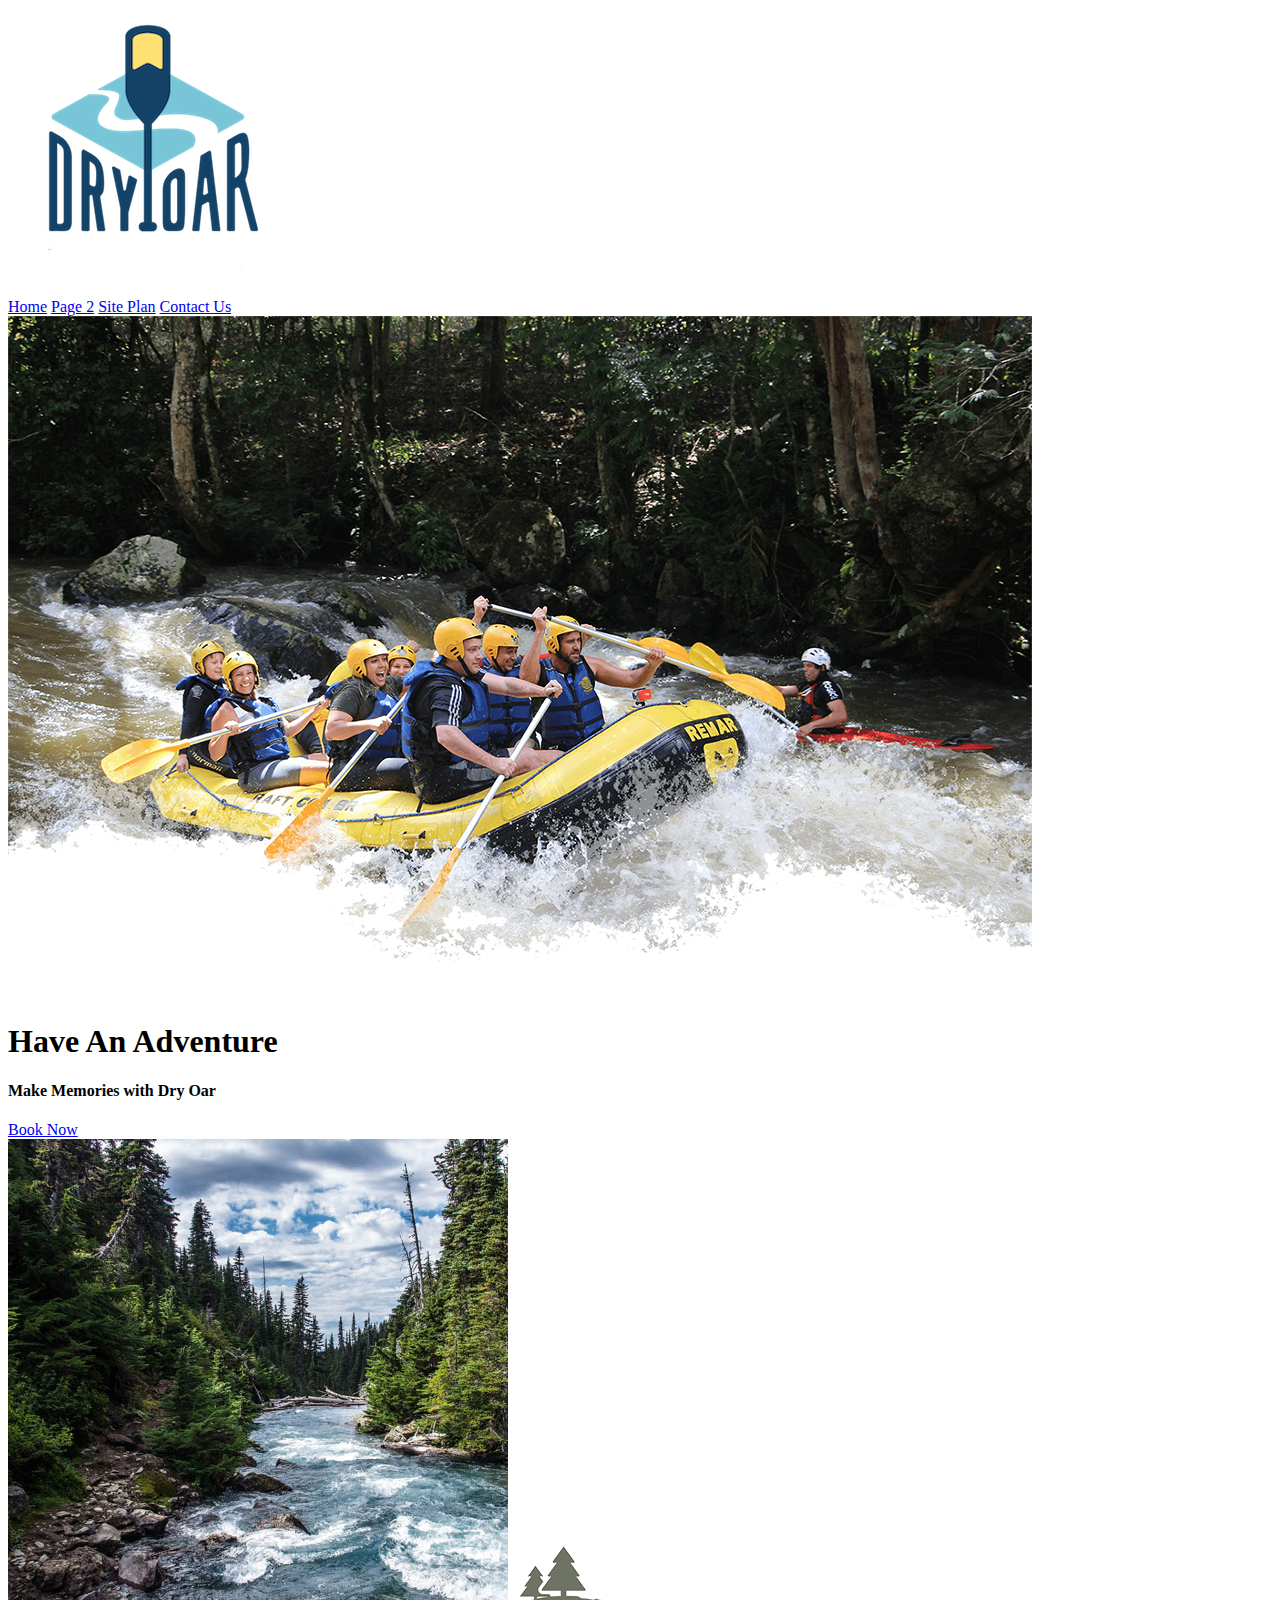
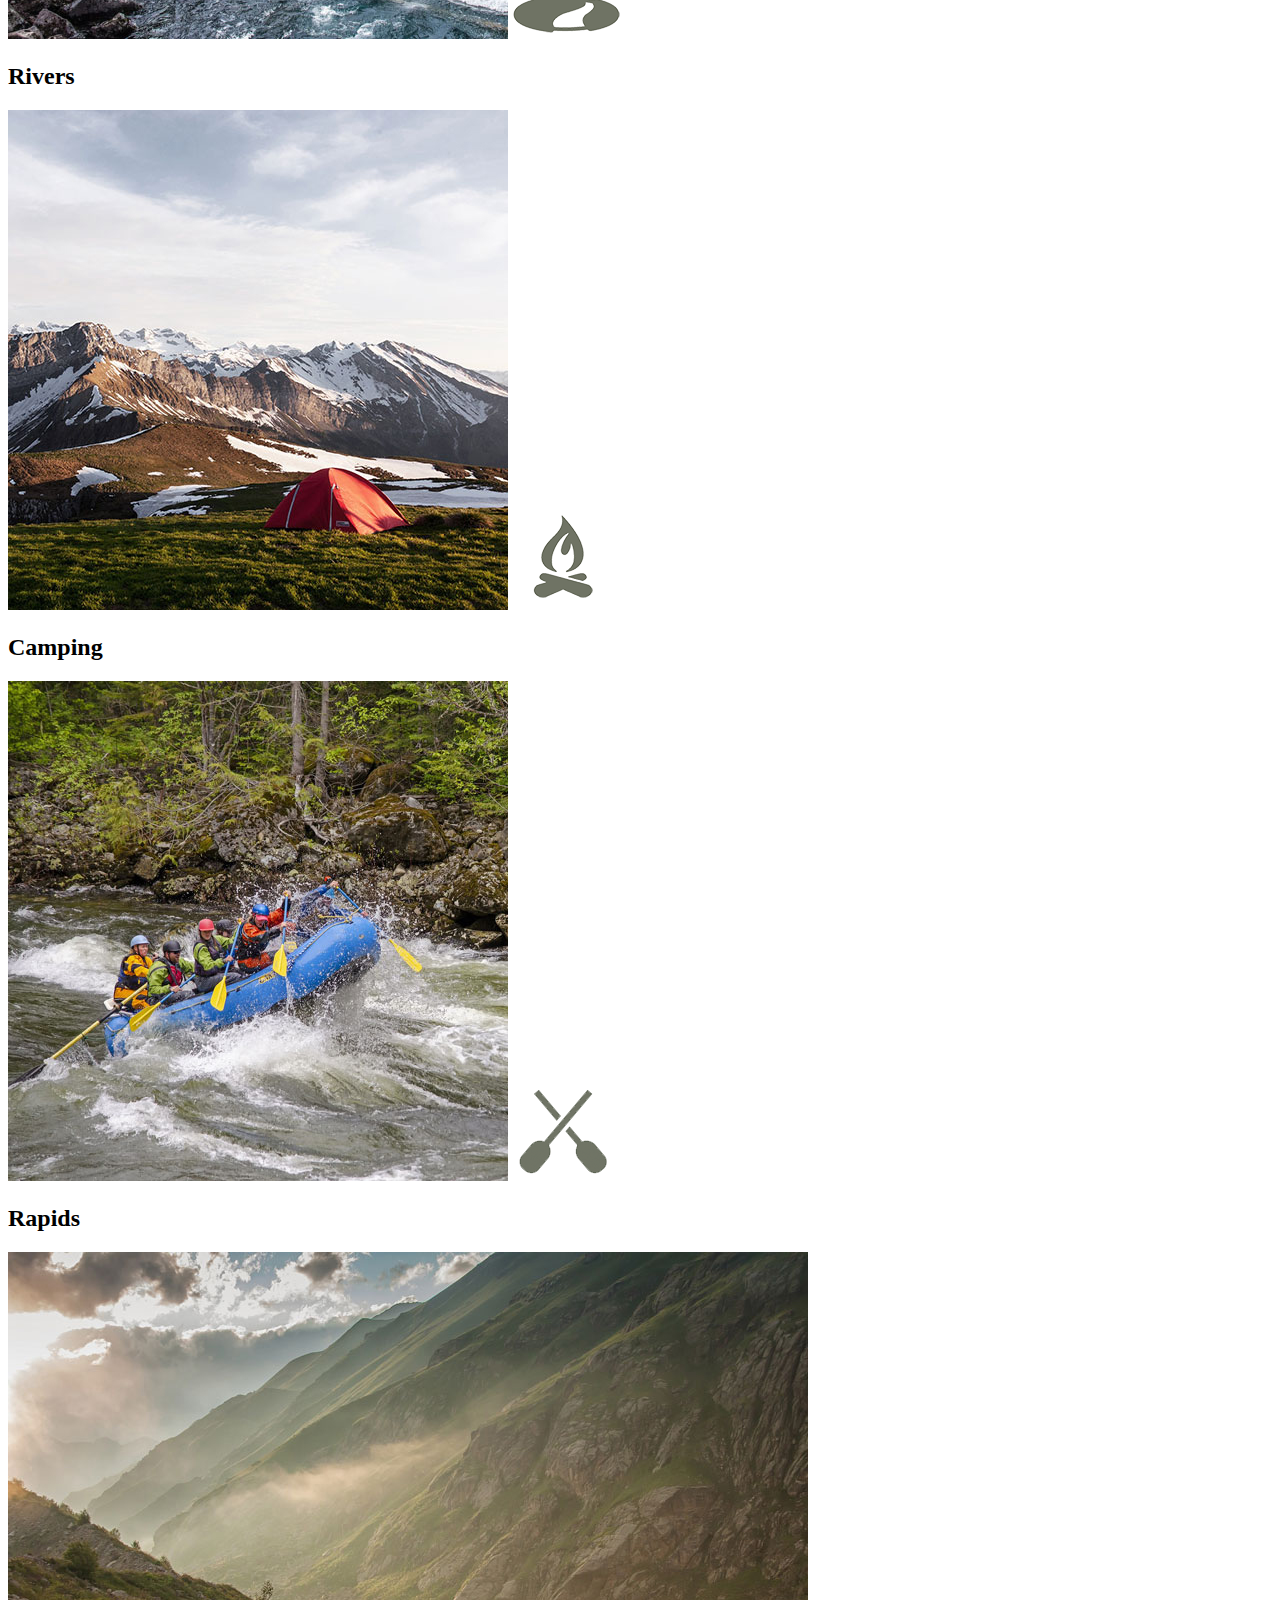
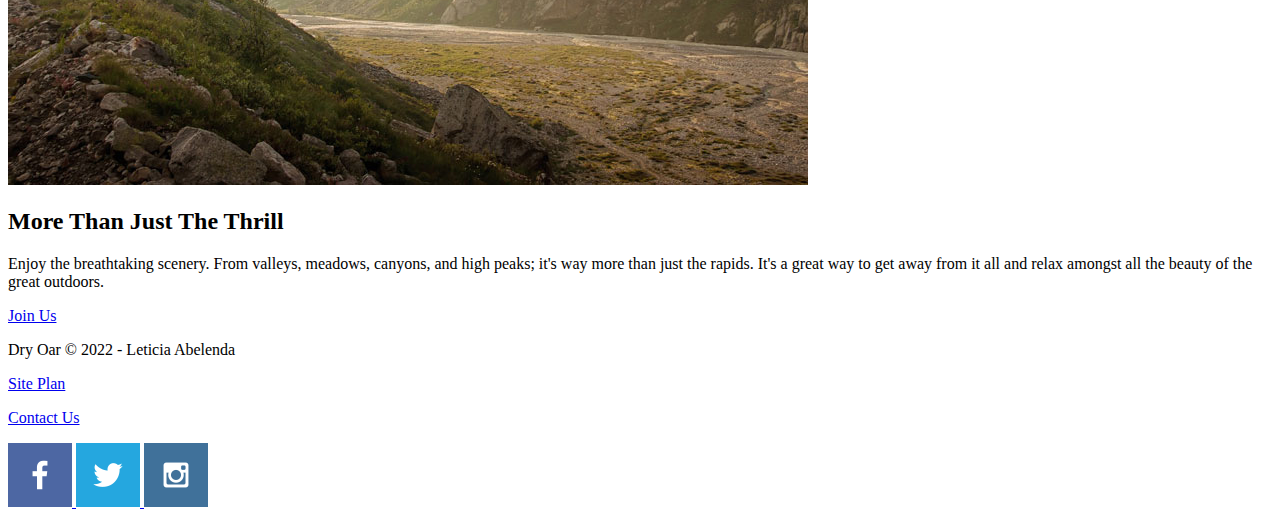
==== WDD 130/wdd130/wwr/index.html @ ea96c69c "..." ====
<!DOCTYPE html>
<html lang="en">
<head>
    <meta charset="UTF-8">
    <meta http-equiv="X-UA-Compatible" content="IE=edge">
    <meta name="viewport" content="width=device-width, initial-scale=1.0">
    <title>Whitewater Rafting Vacations | Dry Oar Boating | Home</title>
</head>
<body>
    <header>
        <a id="logo_link" href="index.html">
            <img class = "logo" src="images/logo.png" alt="Dry Oar Logo">
        </a>
        <nav>
            <a href="index.html">Home</a>
            <a href="#">Page 2</a>
            <a href="site-plan-rafting.html">Site Plan</a>
            <a href="contactus.html">Contact Us</a>
        </nav>
    </header>
    <div id="hero">
        <div id="hero-box">
            <img id="hero-img" src="images/hero.png" alt="People enjoying white water rafting">
        </div>
        <section id="hero-msg">
            <h1 class="home-title">Have An Adventure</h1>
            <h4>Make Memories with Dry Oar </h4>
            <div class='button-box'>
                <a class='book' href="rates.html">Book Now</a>
            </div>
        </section>
    </div>
    <main class="home-grid">
        <section class="rivers-card">
            <img class="card-img" src="images/rivers.jpg" alt="river in forest">
            <img class="icon" src="images/river_icon.png" alt="river icon">
            <h2>Rivers</h2>
        </section>
        <section class="camping-card">
            <img class="card-img" src="images/camping.jpg" alt="tent in mountains">
            <img class="icon" src="images/fire_icon.png" alt="fire icon">
            <h2>Camping</h2>
        </section>
        <section class="rapids-card">
            <img class="card-img" src="images/rapids.jpg" alt="rafting boat">
            <img class="icon" src="images/oars.png" alt="oars icon">
            <h2>Rapids</h2>
        </section>
        <img class="mountains" src="images/mountains.jpg" alt="Misty mountains">
        <section class="msg">
            <h2>More Than Just The Thrill</h2>
            <p>Enjoy the breathtaking scenery. From valleys, meadows, canyons, and high peaks; it's way more than just the rapids. It's a great way to get away from it all and relax amongst all the beauty of the great outdoors. </p>
            <a class='join' href="rivers.html">Join Us</a>
        </section>
    </main>
    <footer>
        <p>Dry Oar &copy; 2022 - Leticia Abelenda</p>
        <p><a href="site-plan-rafting.html">Site Plan</a></p>
        <p><a href="contactus.html">Contact Us</a></p>
        <div class="social">
            <a href="https://facebook.com">
                <img src="images/facebook.png" alt="fb icon">
            </a>
            <a href="https://twitter.com">
                <img src="images/twitter.png" alt="twitter icon">
            </a>
            <a href="https://instagram.com">
                <img src="images/instagram.png" alt="instagram icon">
            </a>
        </div>
    </footer>
</body>
</html>
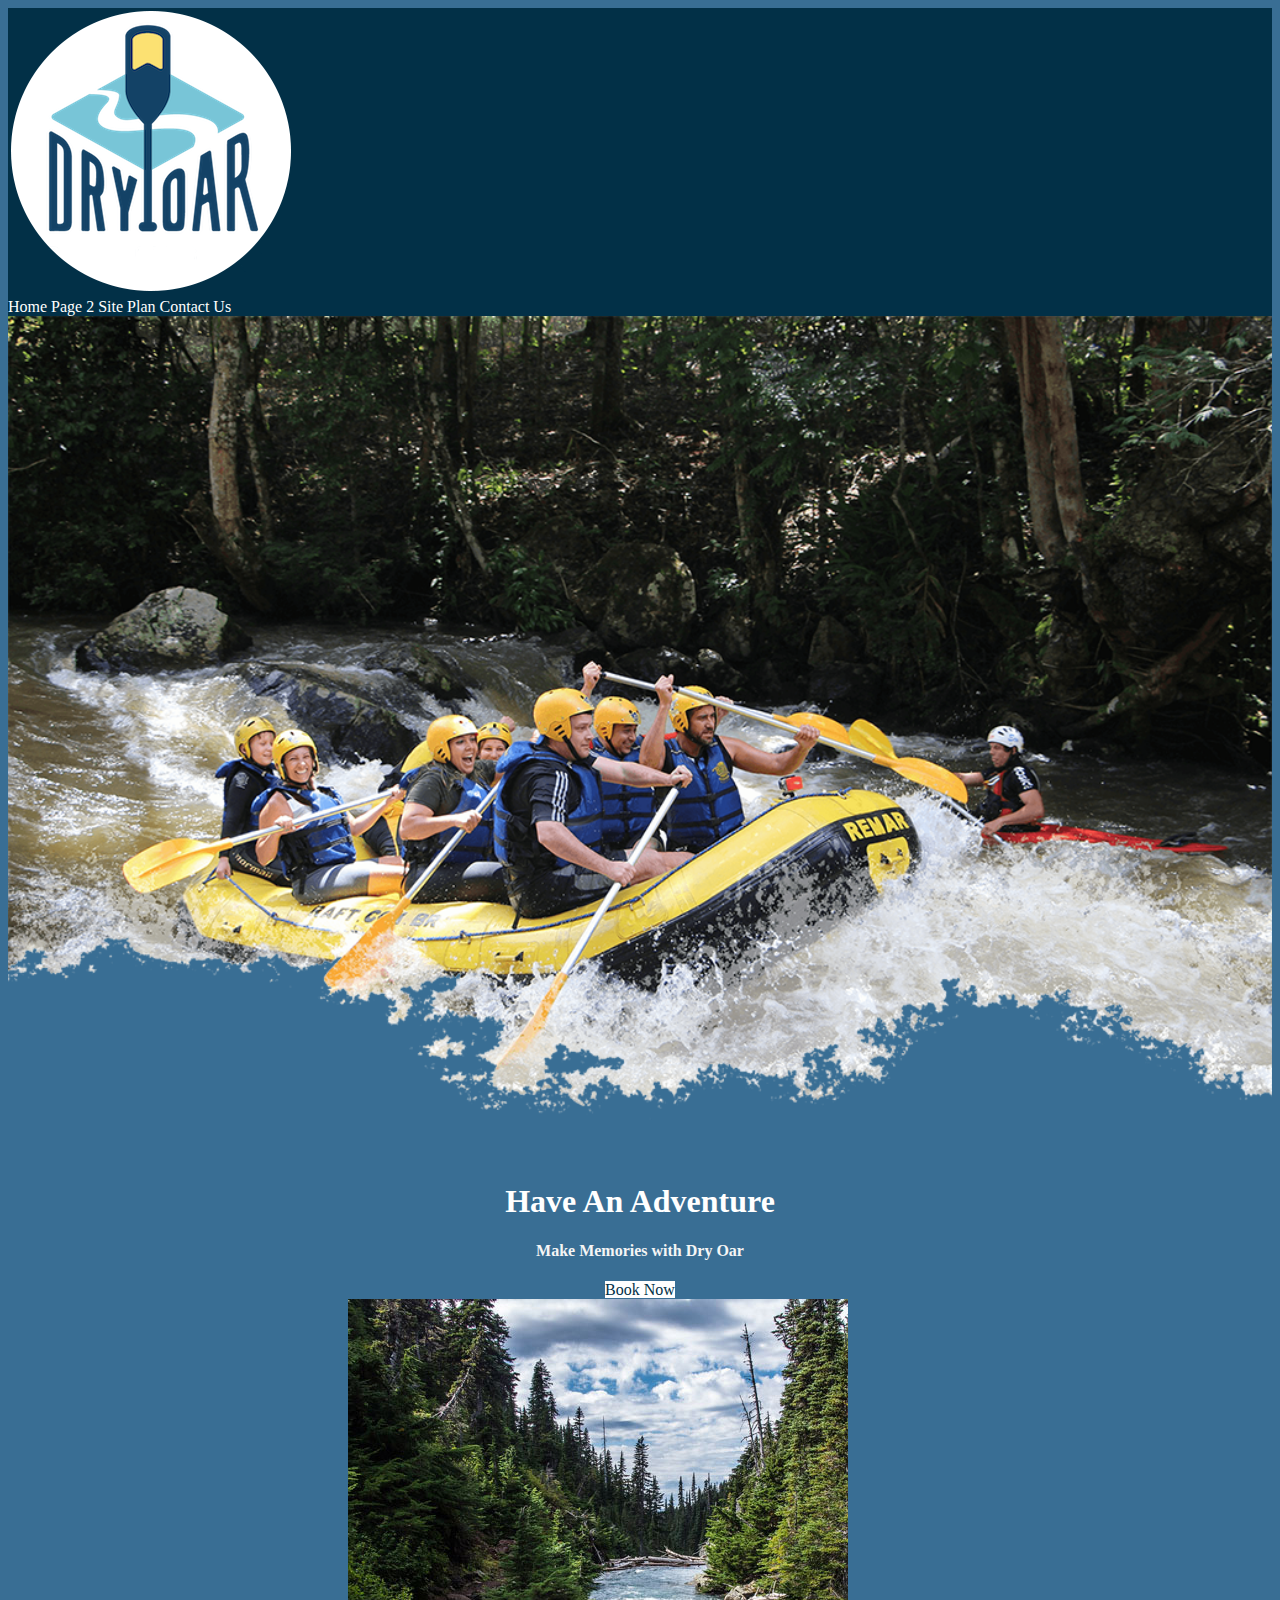
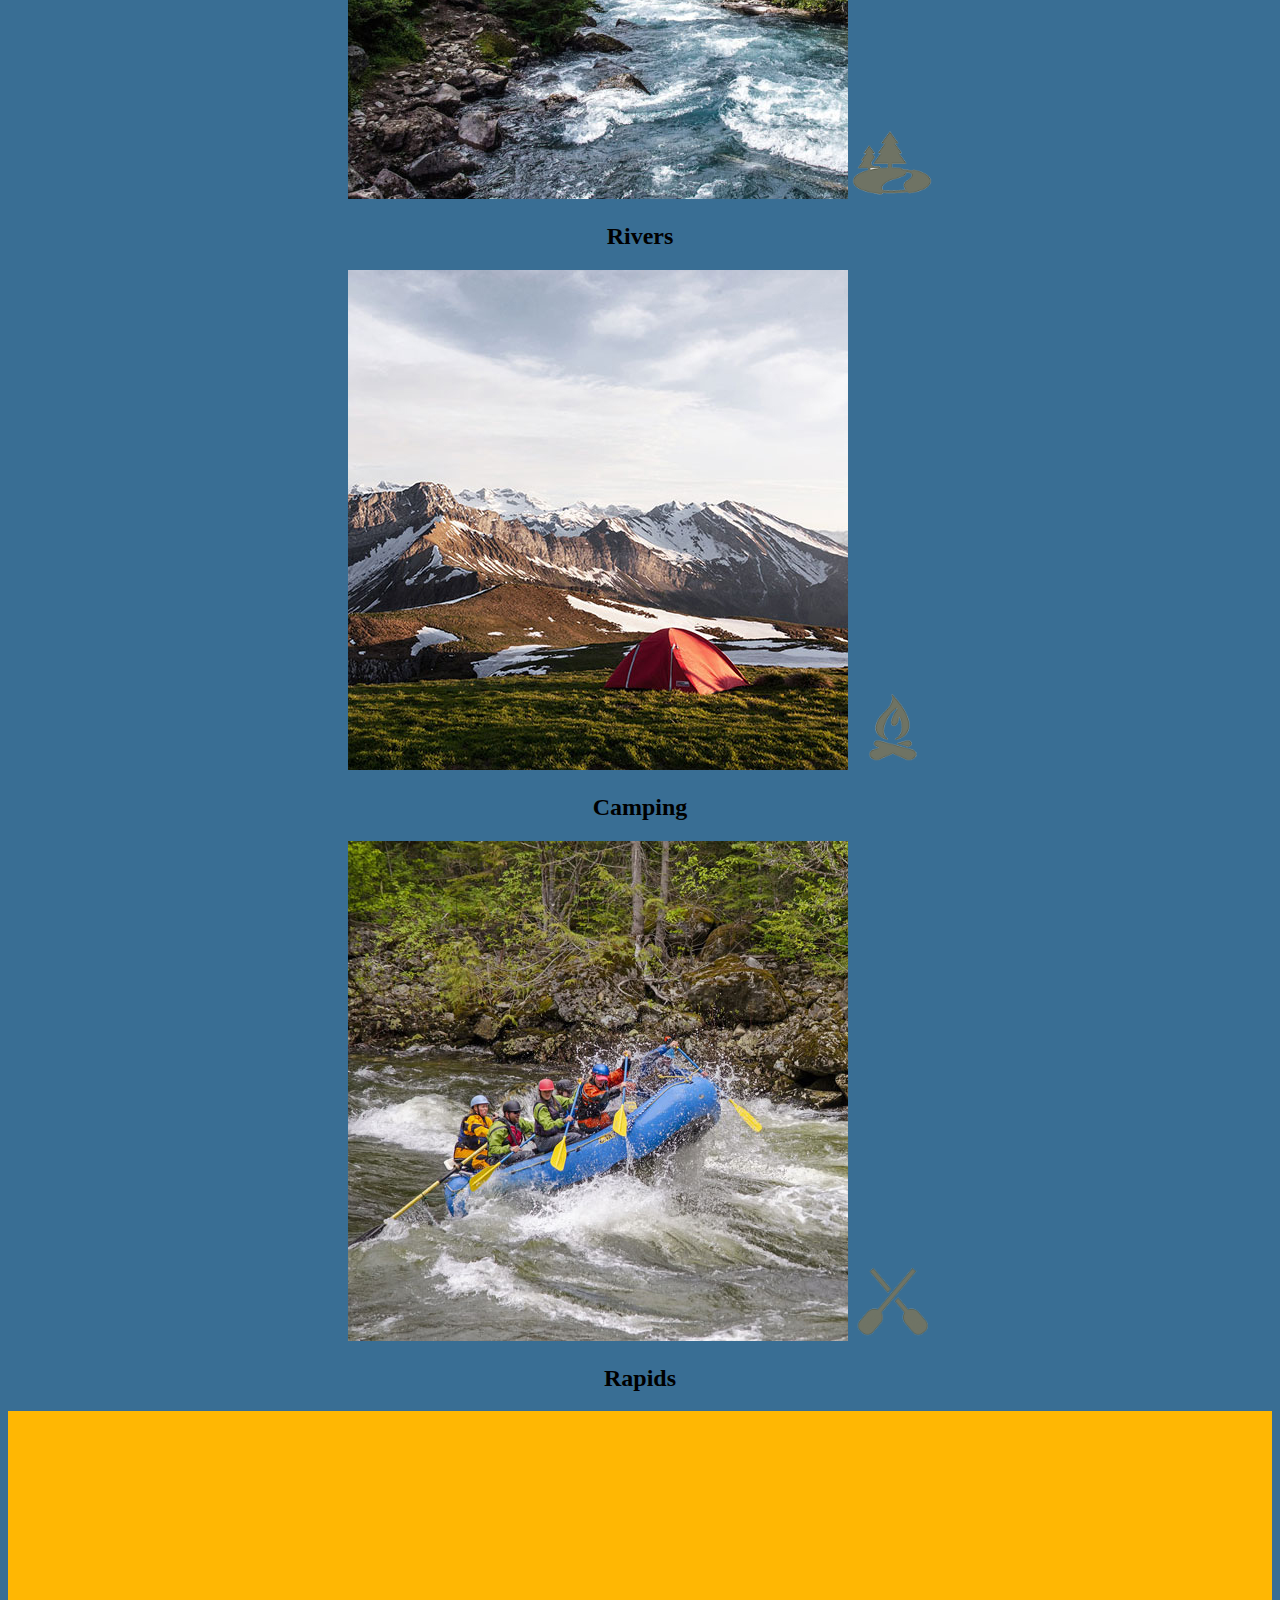
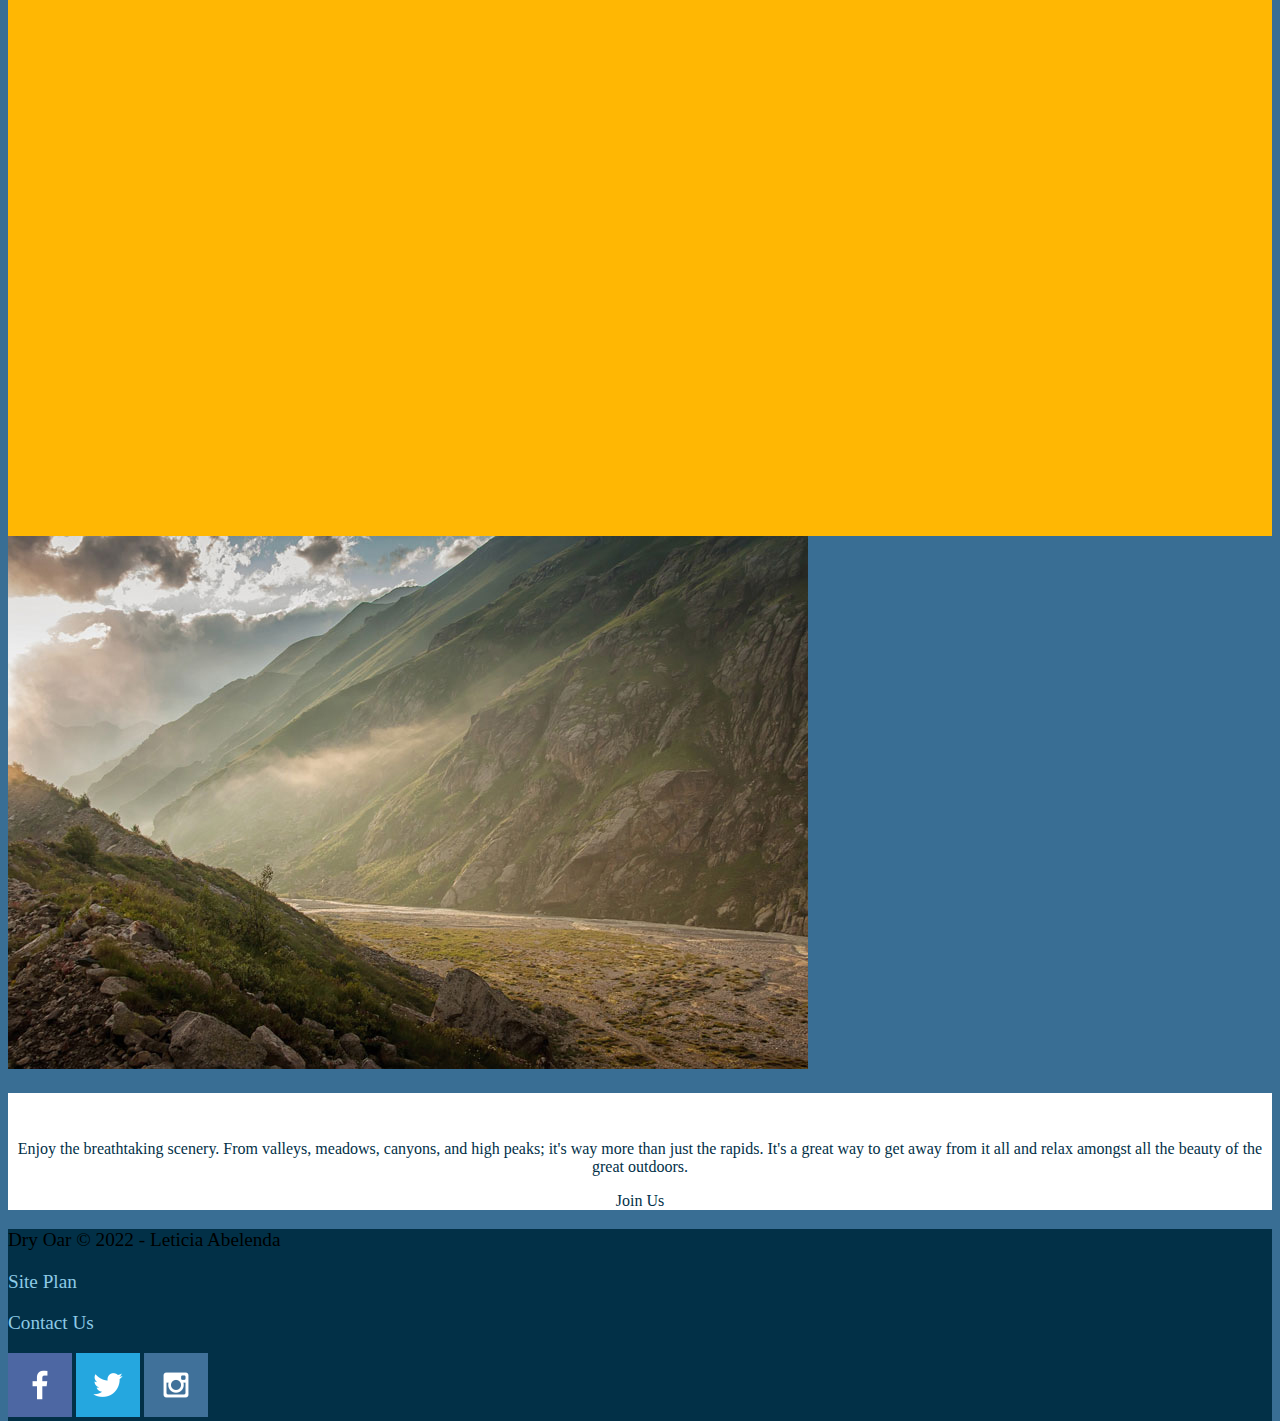
==== commit 061dd6d8: "05-10-22" ====
--- a/WDD 130/wdd130/wwr/index.html
+++ b/WDD 130/wdd130/wwr/index.html
@@ -1,21 +1,23 @@
 <!DOCTYPE html>
 <html lang="en">
 <head>
+    <link rel="stylesheet" href="styles/style.css">
     <meta charset="UTF-8">
     <meta http-equiv="X-UA-Compatible" content="IE=edge">
     <meta name="viewport" content="width=device-width, initial-scale=1.0">
     <title>Whitewater Rafting Vacations | Dry Oar Boating | Home</title>
 </head>
 <body>
+    <div id="content">
     <header>
         <a id="logo_link" href="index.html">
             <img class = "logo" src="images/logo.png" alt="Dry Oar Logo">
         </a>
         <nav>
-            <a href="index.html">Home</a>
-            <a href="#">Page 2</a>
-            <a href="site-plan-rafting.html">Site Plan</a>
-            <a href="contactus.html">Contact Us</a>
+            <a href="index.html" target="_blank">Home</a>
+            <a href="#" target="_blank">Page 2</a>
+            <a href="site-plan-rafting.html" target="_blank">Site Plan</a>
+            <a href="contactus.html" target="_blank">Contact Us</a>
         </nav>
     </header>
     <div id="hero">
@@ -46,6 +48,7 @@
             <img class="icon" src="images/oars.png" alt="oars icon">
             <h2>Rapids</h2>
         </section>
+        <div id="background"></div>
         <img class="mountains" src="images/mountains.jpg" alt="Misty mountains">
         <section class="msg">
             <h2>More Than Just The Thrill</h2>
@@ -69,5 +72,6 @@
             </a>
         </div>
     </footer>
+    </div>
 </body>
 </html>--- a/WDD 130/wdd130/wwr/styles/style.css
+++ b/WDD 130/wdd130/wwr/styles/style.css
@@ -0,0 +1,80 @@
+#content{
+  max-height: 1600px;
+  margin: 0 auto
+}
+nav a{
+  text-align: center;
+  color: white;
+  text-decoration: none;
+}
+#hero-msg h1, #hero-msg h4{
+  text-align: center
+}
+.button-box{
+  text-align: center
+}
+main section{
+  text-align: center
+}
+#background{
+  height: 725px;
+  background-color: #ffb703;
+}
+body{
+  background-color: #396E94;
+}
+header{background-color: #023047;
+}
+nav a:hover {
+  background-color: #ffb703;
+  color:#023047
+}
+.book, .join{
+  background-color: white;
+  color: #023047;
+  text-decoration: none;
+}
+.book:hover, .join:hover{
+  background-color: #ffb703;
+  color: black
+}
+.msg{
+  background-color: white;
+}
+footer{
+  background-color: #023047;
+}
+.home-title{
+  color: white
+}
+h4{
+  color: whitesmoke;
+}
+.msg h2{
+  color: white
+}
+.msg p{
+  color:#023047
+}
+footer h3{
+  color: white
+}
+footer a{
+  color:#8ecae6;
+  text-decoration: none;
+}
+footer a:hover{
+  color:white
+}
+.icon {
+  width: 80px;
+}
+#hero-img{
+  width: 100%;
+}
+footer p{
+  font-size: 1.2em;
+}
+footer p a:hover {
+  text-decoration: underline;
+}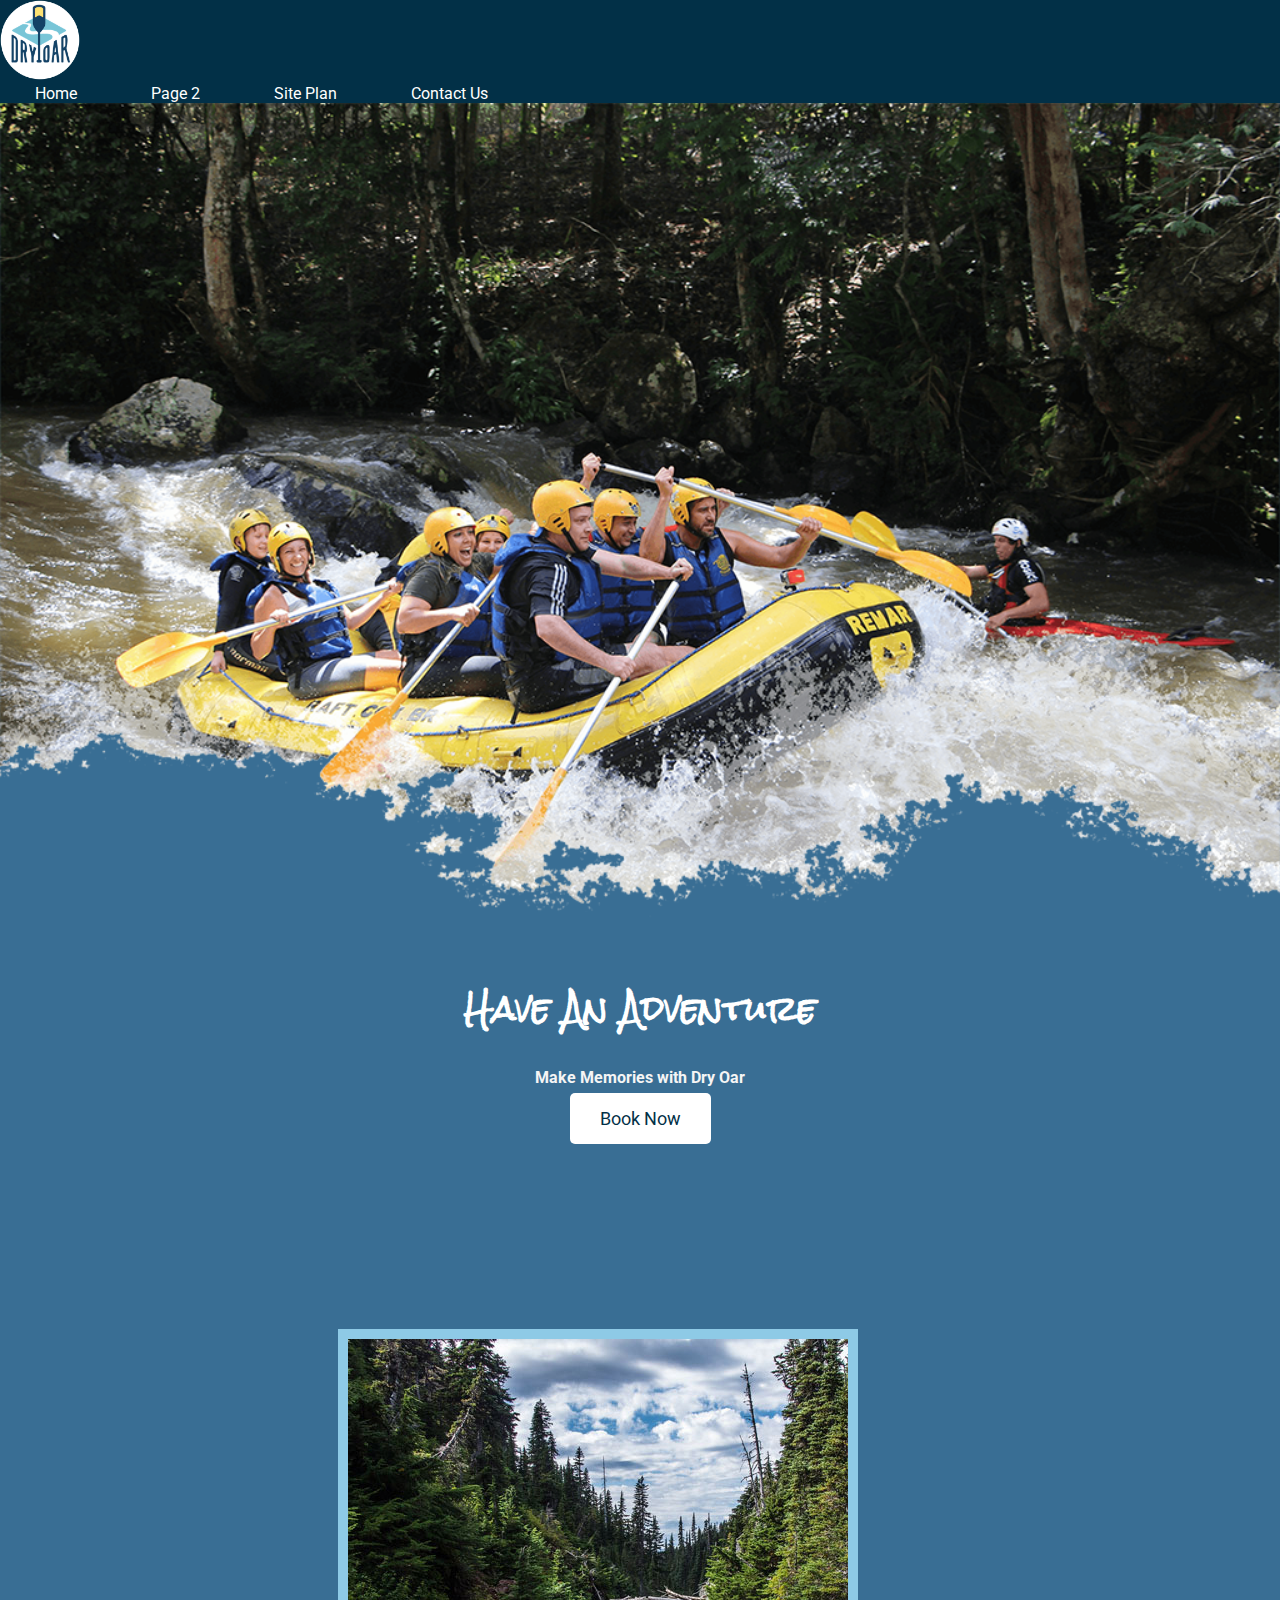
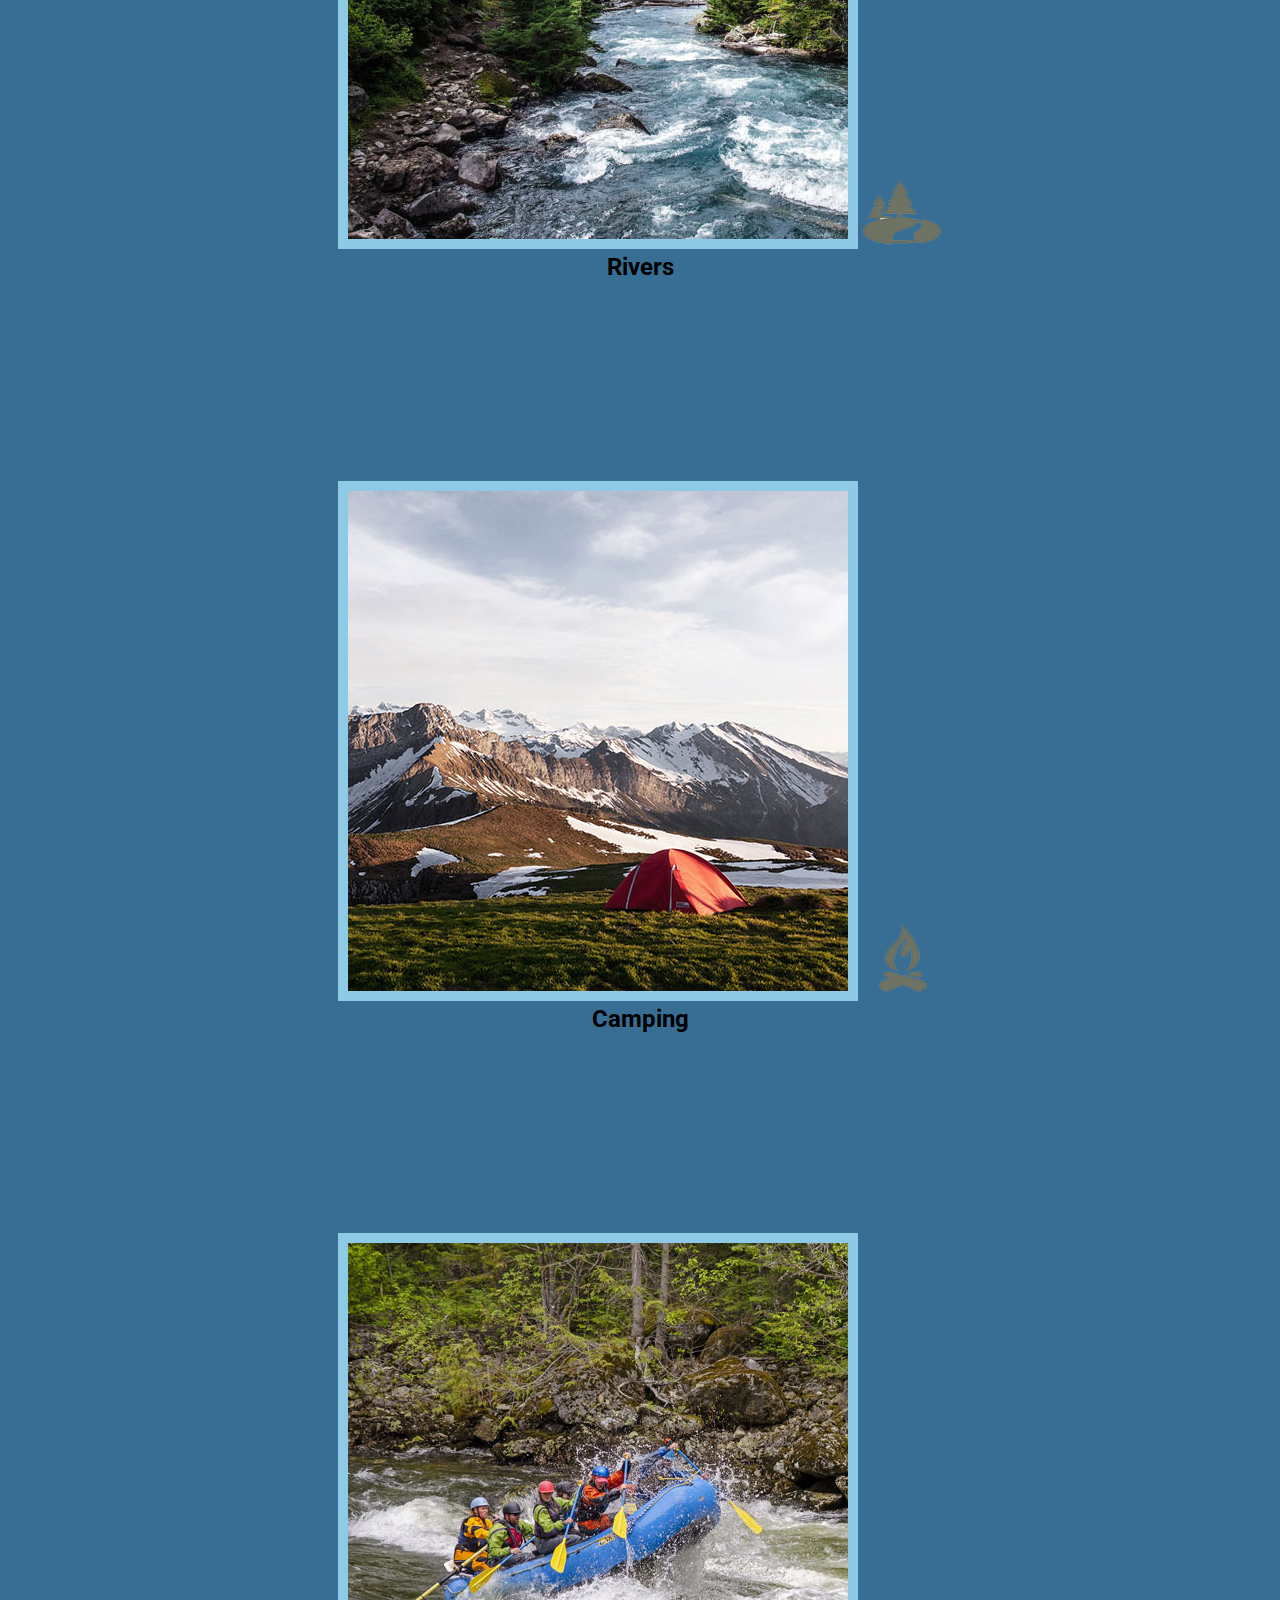
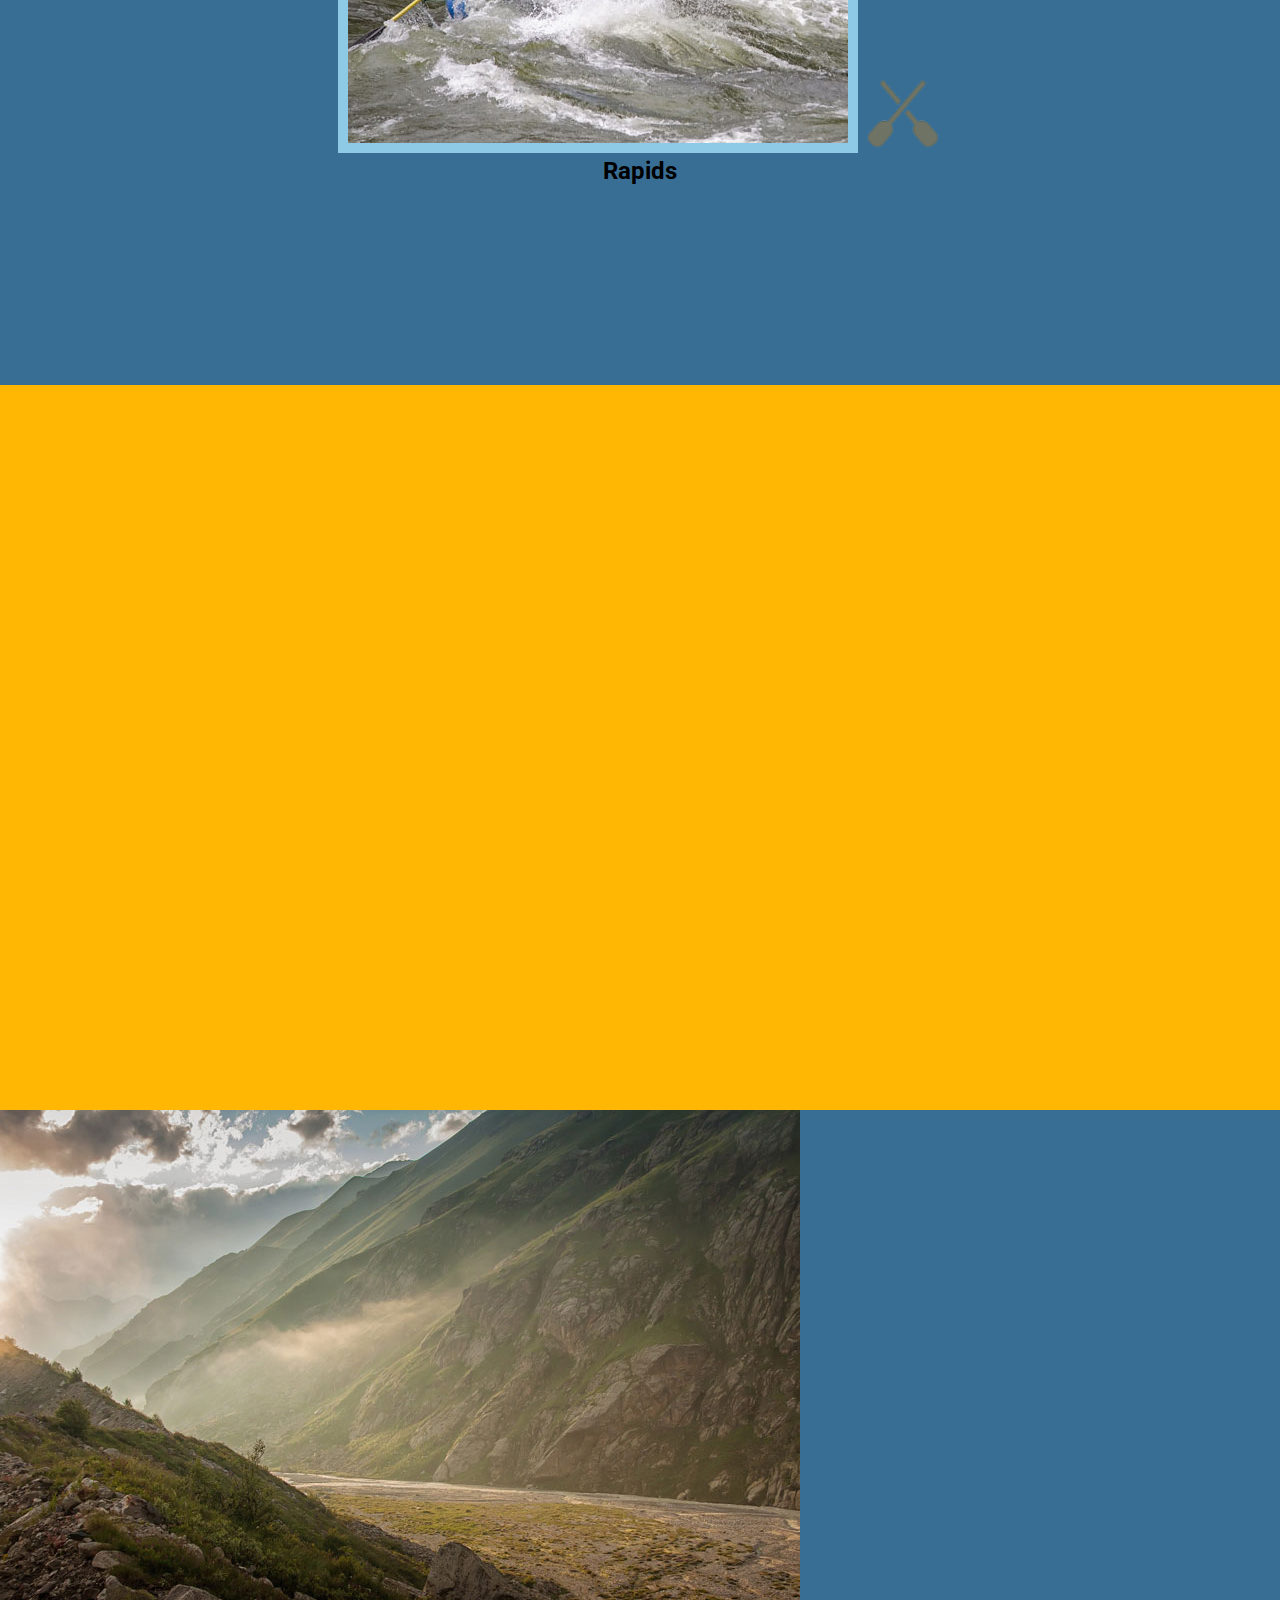
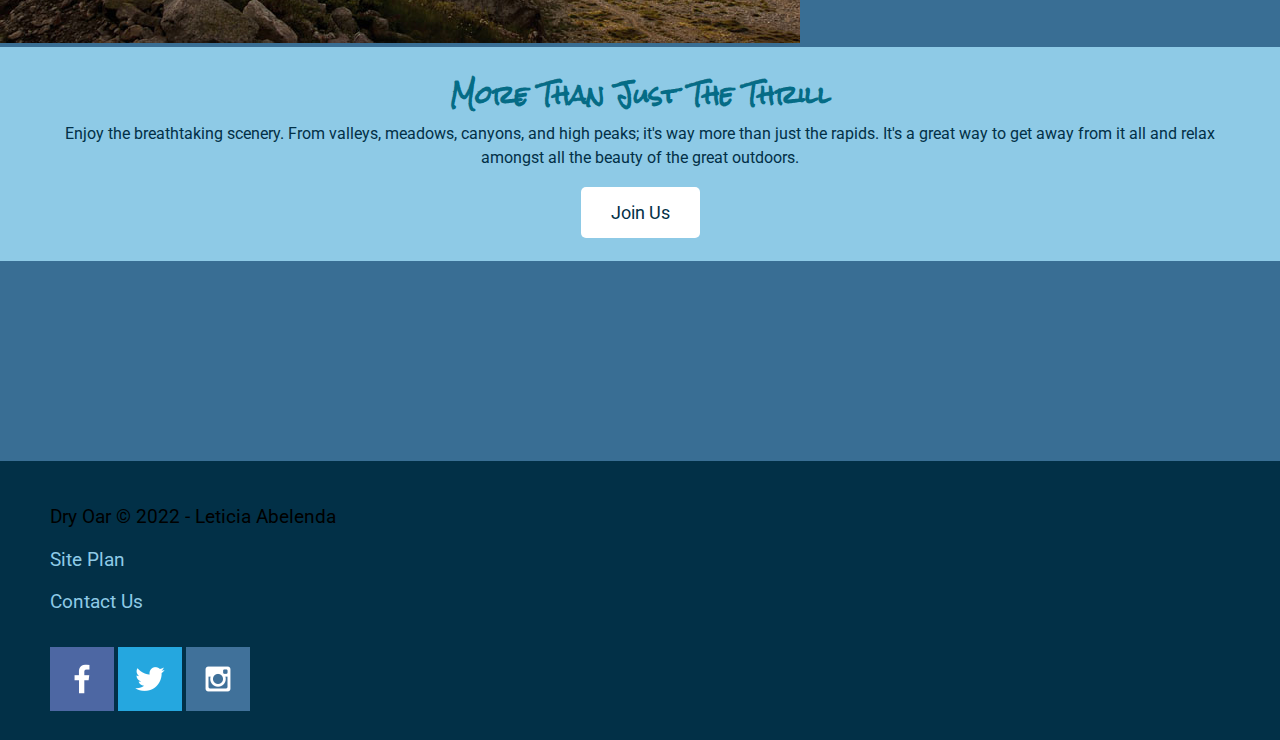
==== commit d6bdc3c6: "11102022" ====
--- a/WDD 130/wdd130/wwr/index.html
+++ b/WDD 130/wdd130/wwr/index.html
@@ -10,7 +10,7 @@
 <body>
     <div id="content">
     <header>
-        <a id="logo_link" href="index.html">
+        <a id="logo_link" href="index.html" target="_blank">
             <img class = "logo" src="images/logo.png" alt="Dry Oar Logo">
         </a>
         <nav>
@@ -28,7 +28,7 @@
             <h1 class="home-title">Have An Adventure</h1>
             <h4>Make Memories with Dry Oar </h4>
             <div class='button-box'>
-                <a class='book' href="rates.html">Book Now</a>
+                <a class='book' href="rates.html" target="_blank">Book Now</a>
             </div>
         </section>
     </div>
@@ -53,7 +53,7 @@
         <section class="msg">
             <h2>More Than Just The Thrill</h2>
             <p>Enjoy the breathtaking scenery. From valleys, meadows, canyons, and high peaks; it's way more than just the rapids. It's a great way to get away from it all and relax amongst all the beauty of the great outdoors. </p>
-            <a class='join' href="rivers.html">Join Us</a>
+            <a class='join' href="rivers.html" target="_blank">Join Us </a>
         </section>
     </main>
     <footer>
@@ -61,13 +61,13 @@
         <p><a href="site-plan-rafting.html">Site Plan</a></p>
         <p><a href="contactus.html">Contact Us</a></p>
         <div class="social">
-            <a href="https://facebook.com">
+            <a href="https://facebook.com" target="_blank">
                 <img src="images/facebook.png" alt="fb icon">
             </a>
-            <a href="https://twitter.com">
+            <a href="https://twitter.com" target="_blank">
                 <img src="images/twitter.png" alt="twitter icon">
             </a>
-            <a href="https://instagram.com">
+            <a href="https://instagram.com" target="_blank">
                 <img src="images/instagram.png" alt="instagram icon">
             </a>
         </div>
--- a/WDD 130/wdd130/wwr/styles/style.css
+++ b/WDD 130/wdd130/wwr/styles/style.css
@@ -1,11 +1,14 @@
+@import url('https://fonts.googleapis.com/css2?family=Roboto&family=Rock+Salt&display=swap');
+
 #content{
-  max-height: 1600px;
+  max-width: 1600px;
   margin: 0 auto
 }
 nav a{
   text-align: center;
   color: white;
   text-decoration: none;
+  padding: 35px;
 }
 #hero-msg h1, #hero-msg h4{
   text-align: center
@@ -22,6 +25,9 @@
 }
 body{
   background-color: #396E94;
+  font-family: 'Roboto', Helvetica, sans-serif;
+  margin: 0;
+  padding: 0;
 }
 header{background-color: #023047;
 }
@@ -33,28 +39,42 @@
   background-color: white;
   color: #023047;
   text-decoration: none;
+  font-size: 18px;
+  padding: 15px 30px;
+  margin-top: 50px;
+  border-radius: 5px;
 }
 .book:hover, .join:hover{
   background-color: #ffb703;
   color: black
 }
 .msg{
-  background-color: white;
+  background-color: #8ecae6;
+  line-height: 1.5em;
+  padding: 35px;
 }
 footer{
   background-color: #023047;
+  padding: 25px 50px;
+  margin-top: 200px;
 }
 .home-title{
-  color: white
+  color: white;
+  font-family: 'Rock Salt', Helvetica, sans-serif;
+  font-size: 2em;
+  margin-top: 10px;
 }
 h4{
   color: whitesmoke;
 }
 .msg h2{
-  color: white
+  color: #056c86;
+  font-family: 'Rock Salt', Helvetica, sans-serif;
 }
 .msg p{
-  color:#023047
+  color:#023047;
+  font-size: 8.em;
+  padding-bottom: 15px;
 }
 footer h3{
   color: white
@@ -68,6 +88,7 @@
 }
 .icon {
   width: 80px;
+  padding-top: 10px;
 }
 #hero-img{
   width: 100%;
@@ -77,4 +98,25 @@
 }
 footer p a:hover {
   text-decoration: underline;
+}
+#logo_link {
+  padding-top: 5px;
+}
+footer .social img {
+  padding-top: 15px;
+}
+.rivers-card, .camping-card, .rapids-card {
+  margin: 200px 0;
+}
+.card-img {
+  border: 10px solid #8ecae6;
+}
+main section img {
+  box-sizing: border-box;
+}
+.logo {
+  width: 80px;
+}
+h2 {
+  margin: 0;
 }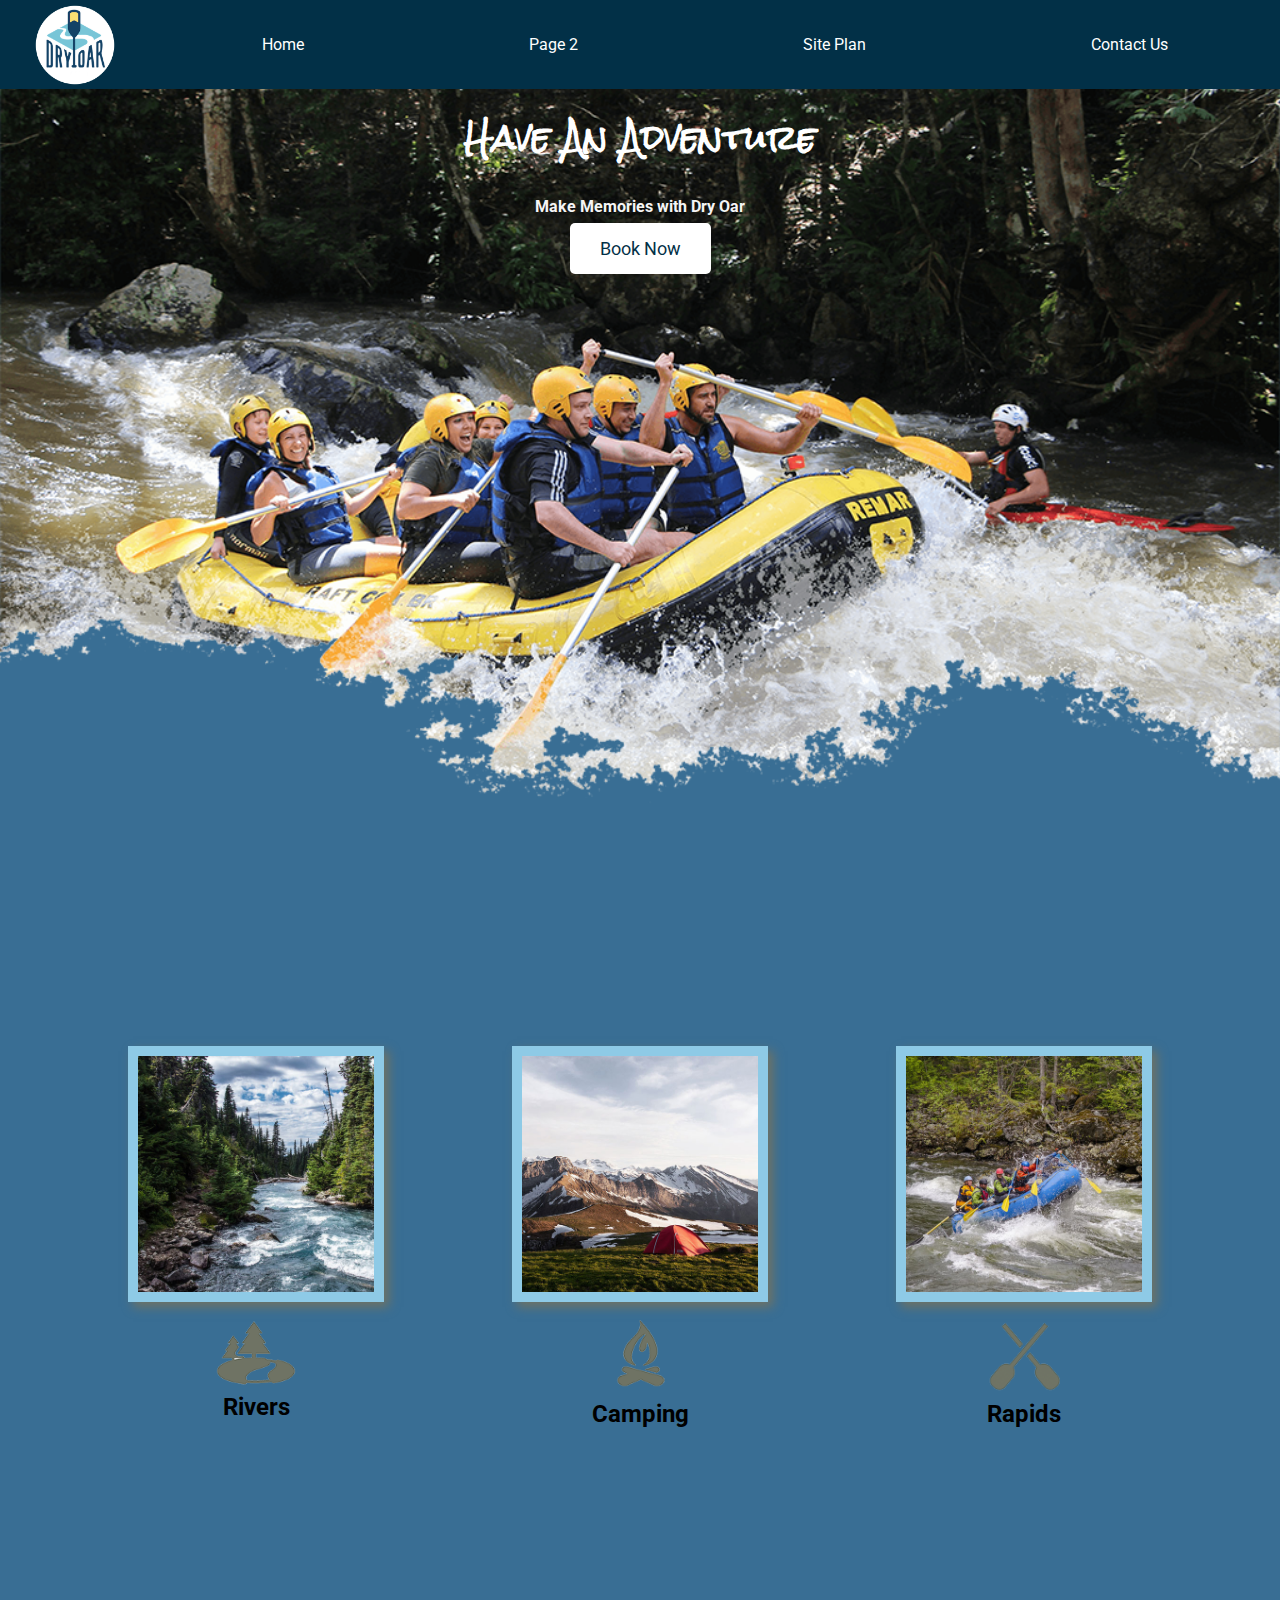
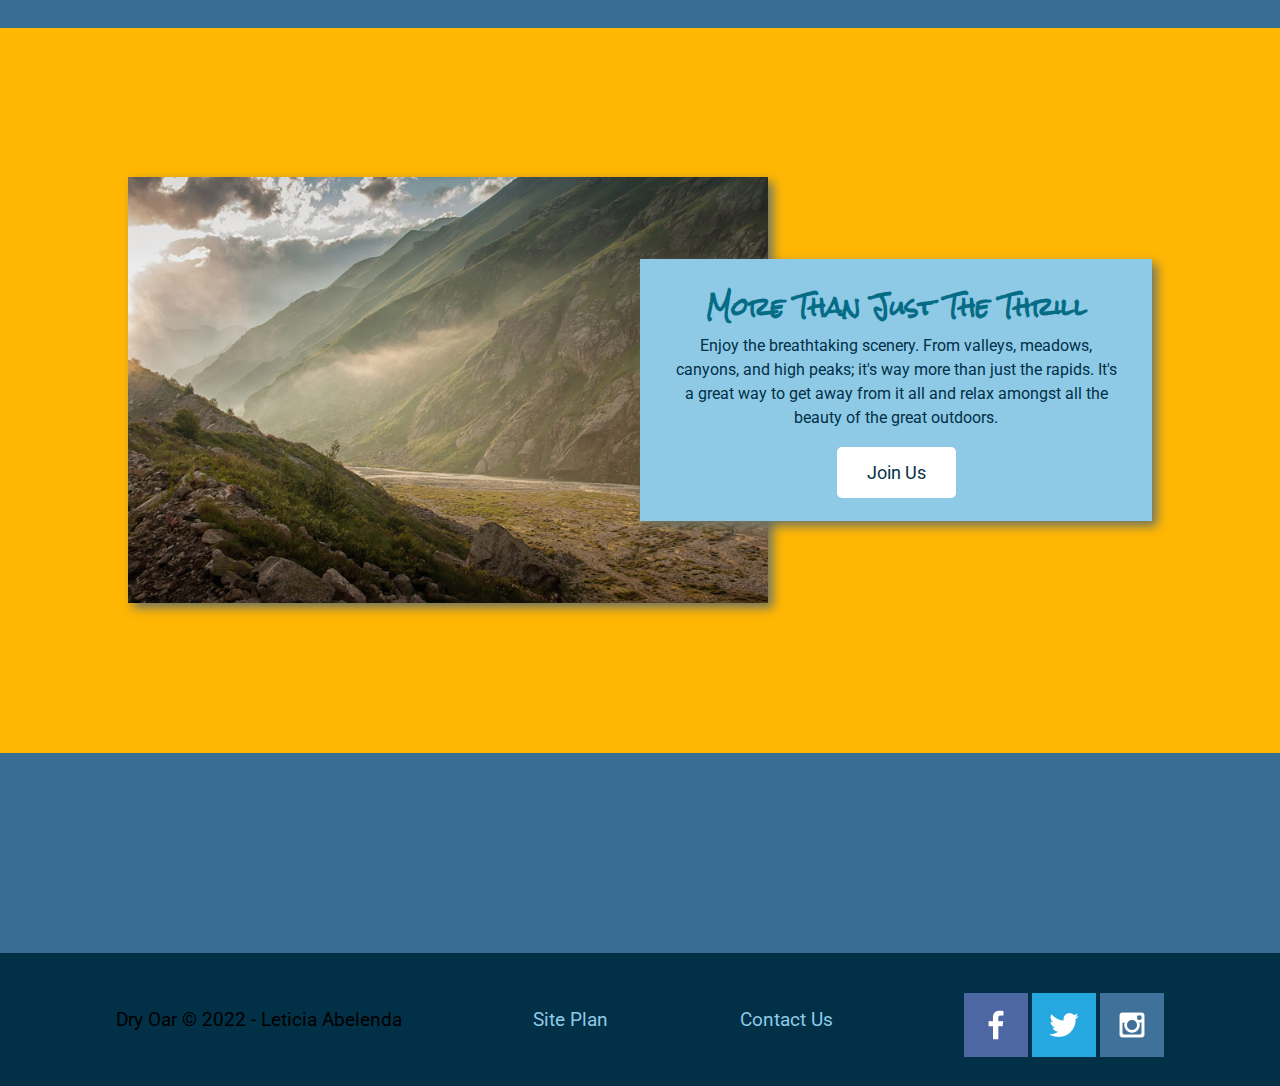
==== commit af8e1d7e: "24102011" ====
--- a/WDD 130/wdd130/wwr/index.html
+++ b/WDD 130/wdd130/wwr/index.html
@@ -10,14 +10,14 @@
 <body>
     <div id="content">
     <header>
-        <a id="logo_link" href="index.html" target="_blank">
+        <a id="logo_link" href="index.html">
             <img class = "logo" src="images/logo.png" alt="Dry Oar Logo">
         </a>
         <nav>
-            <a href="index.html" target="_blank">Home</a>
-            <a href="#" target="_blank">Page 2</a>
-            <a href="site-plan-rafting.html" target="_blank">Site Plan</a>
-            <a href="contactus.html" target="_blank">Contact Us</a>
+            <a href="index.html">Home</a>
+            <a href="#">Page 2</a>
+            <a href="site-plan-rafting.html">Site Plan</a>
+            <a href="contactus.html">Contact Us</a>
         </nav>
     </header>
     <div id="hero">
@@ -26,9 +26,9 @@
         </div>
         <section id="hero-msg">
             <h1 class="home-title">Have An Adventure</h1>
-            <h4>Make Memories with Dry Oar </h4>
+            <h4>Make Memories with Dry Oar</h4>
             <div class='button-box'>
-                <a class='book' href="rates.html" target="_blank">Book Now</a>
+                <a class='book' href="rates.html">Book Now</a>
             </div>
         </section>
     </div>
--- a/WDD 130/wdd130/wwr/styles/style.css
+++ b/WDD 130/wdd130/wwr/styles/style.css
@@ -22,6 +22,8 @@
 #background{
   height: 725px;
   background-color: #ffb703;
+  grid-column: 1/11;
+  grid-row: 4/9;
 }
 body{
   background-color: #396E94;
@@ -29,7 +31,10 @@
   margin: 0;
   padding: 0;
 }
-header{background-color: #023047;
+header{
+  background-color: #023047;
+  display: grid;
+  grid-template-columns: 150px auto;
 }
 nav a:hover {
   background-color: #ffb703;
@@ -52,11 +57,17 @@
   background-color: #8ecae6;
   line-height: 1.5em;
   padding: 35px;
+  grid-column: 6/10;
+  grid-row: 6/7;
+  box-shadow: 5px 5px 10px #6f7364;
 }
 footer{
   background-color: #023047;
   padding: 25px 50px;
   margin-top: 200px;
+  display: flex;
+  justify-content: space-around;
+  align-items: center;
 }
 .home-title{
   color: white;
@@ -101,6 +112,8 @@
 }
 #logo_link {
   padding-top: 5px;
+  justify-self: center;
+  align-self: center;
 }
 footer .social img {
   padding-top: 15px;
@@ -110,6 +123,8 @@
 }
 .card-img {
   border: 10px solid #8ecae6;
+  transition: transform .5s;
+  box-shadow: 5px 5px 10px #6f7364;
 }
 main section img {
   box-sizing: border-box;
@@ -119,4 +134,95 @@
 }
 h2 {
   margin: 0;
-}+}
+nav {
+  display: flex;
+  justify-content: space-around;
+}
+#hero {
+  display: grid;
+  grid-template-columns: 1fr 3fr 1fr;
+  margin-top: -100px;
+}
+#hero-box {
+  grid-column: 1/4;
+  grid-row: 1/3;
+  z-index: -1;
+}
+#hero-msg{
+  grid-column: 2/3;
+  grid-row: 1/2;
+  margin-top: 100px;
+}
+.home-grid{
+  display: grid;
+  grid-template-columns: 1fr 1fr 1fr 1fr 1fr 1fr 1fr 1fr 1fr 1fr;
+}
+.card-img, .mountains {
+  width: 100%;
+}
+.rivers-card{
+  grid-column: 2/4;
+  grid-row: 2/3;
+}
+.camping-card{
+  grid-column: 5/7;
+  grid-row: 2/3;
+}
+.rapids-card{
+  grid-column: 8/10;
+  grid-row: 2/3;
+}
+.mountains{
+  grid-column: 2/7;
+  grid-row: 5/8;
+  box-shadow: 5px 5px 10px #6f7364;
+}
+.card-img:hover {
+  opacity: .6;
+  transform: scale(1.1);
+}
+
+@media screen and (max-width: 900px) {
+  #hero, .home-grid {
+      display: block;
+      height: auto;
+  }
+  nav, footer {
+      flex-direction: column;
+  }
+  nav a {
+      display: block;
+      padding: 15px;
+  }
+  #hero {
+      margin-top: 0;
+  }
+  #hero-msg {
+      margin-top: 0;
+  }
+  #hero-msg h4 {
+      display: none;
+  }
+  .home-title {
+      font-size: 25px;
+      color: #6f7364;
+  }
+  .rivers-card, .camping-card, .rapids-card { 
+      margin: 50px auto;
+      width: 60%;
+  }
+  #background {
+      display: none;
+  }
+  .mountains, .msg {
+      width: 80%;
+      display: block;
+      margin: 0 auto;
+  }
+  footer {
+      margin-top: 25px;
+  }
+}
+
+
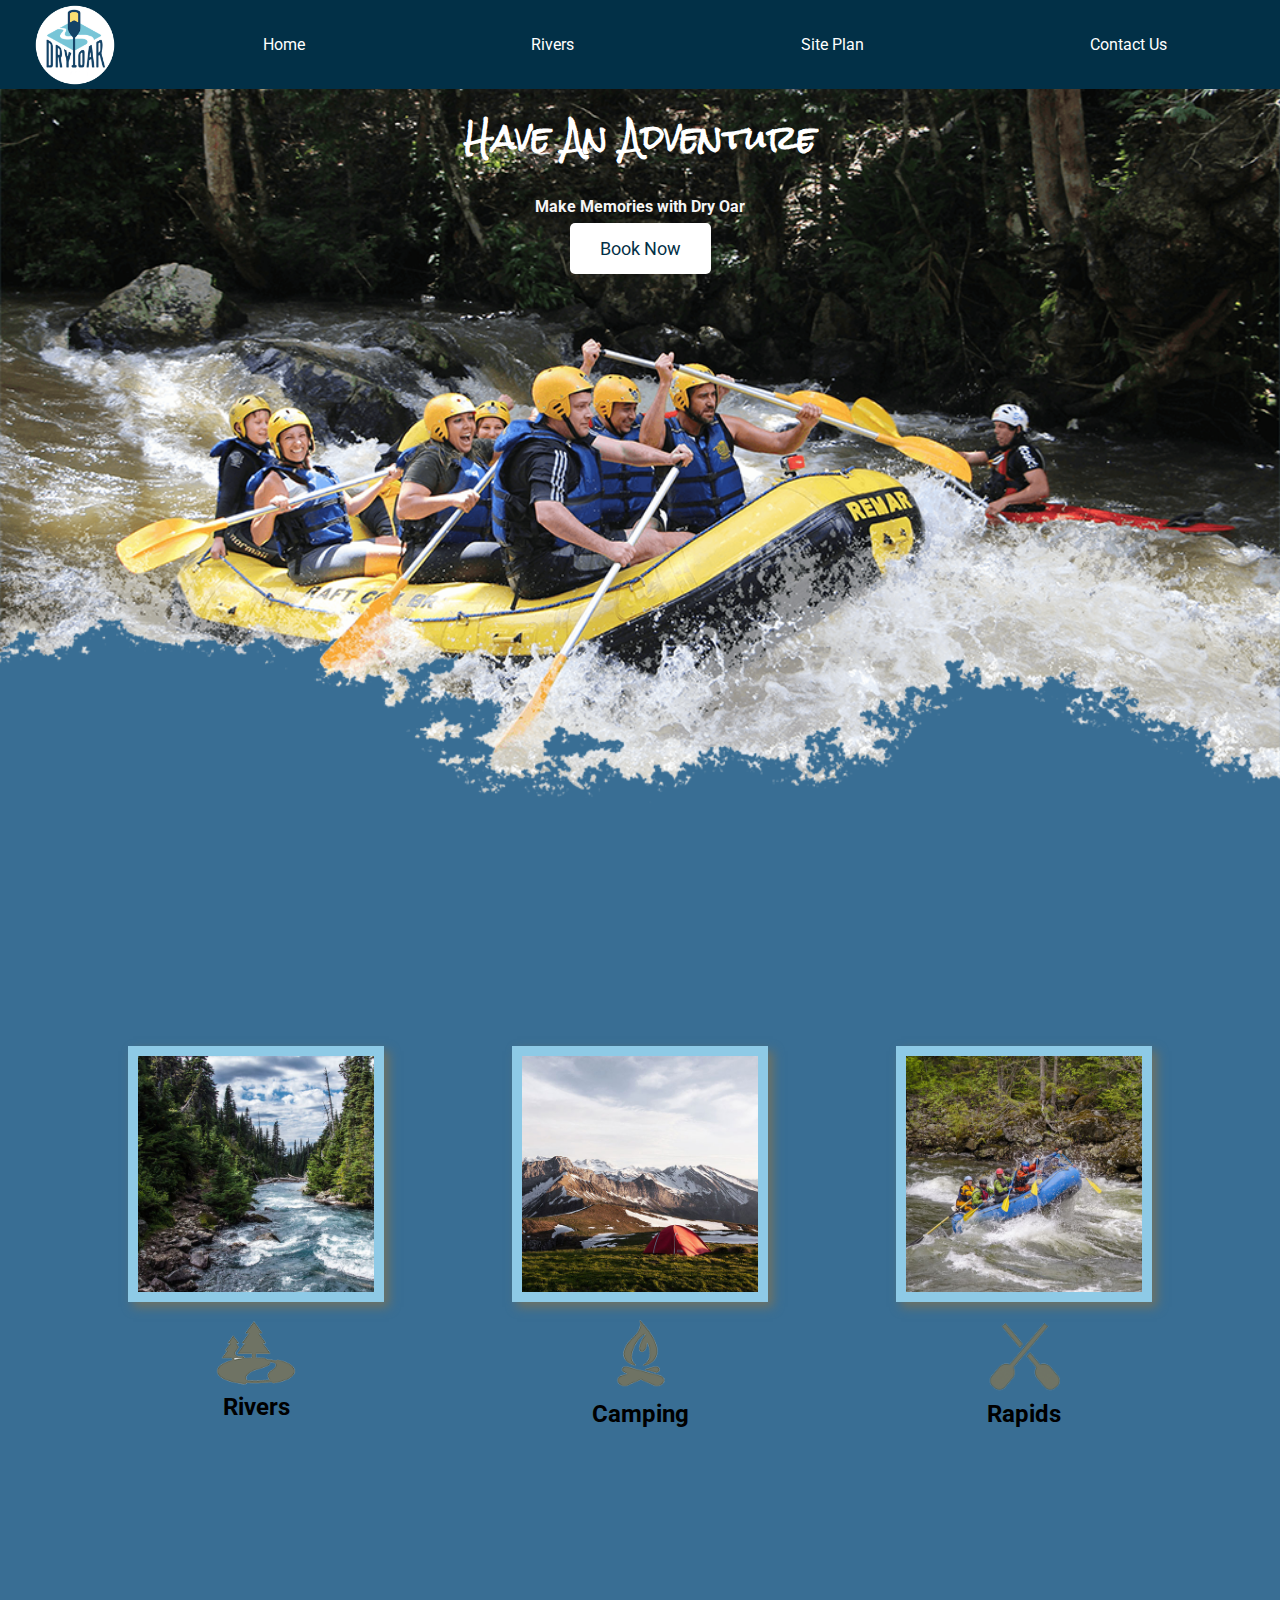
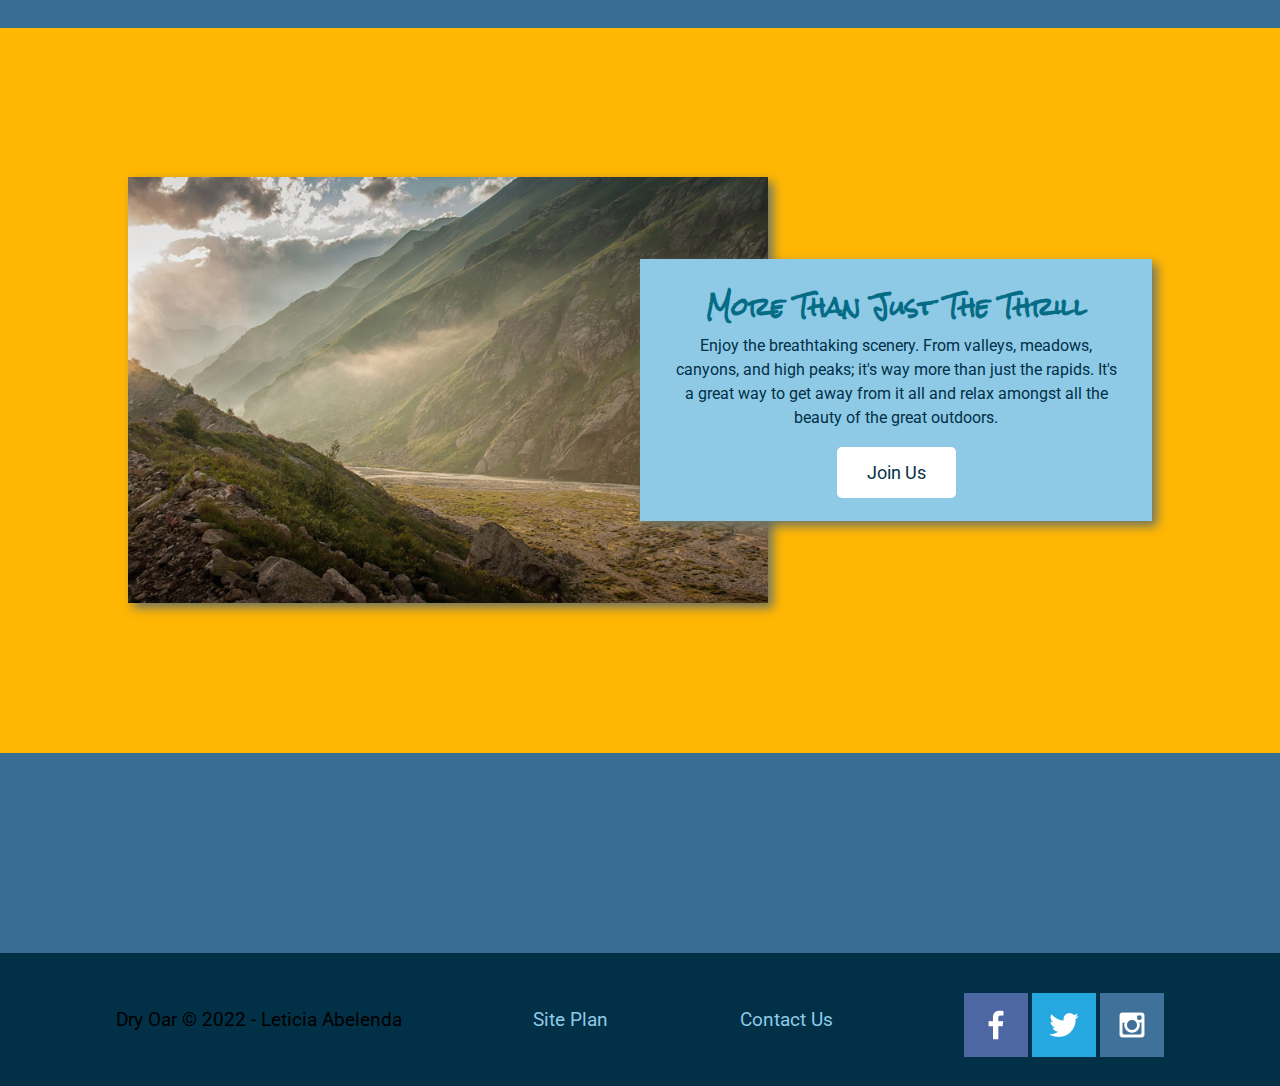
==== commit a52c9c62: "01112022" ====
--- a/WDD 130/wdd130/wwr/index.html
+++ b/WDD 130/wdd130/wwr/index.html
@@ -15,7 +15,7 @@
         </a>
         <nav>
             <a href="index.html">Home</a>
-            <a href="#">Page 2</a>
+            <a href="#">Rivers</a>
             <a href="site-plan-rafting.html">Site Plan</a>
             <a href="contactus.html">Contact Us</a>
         </nav>
